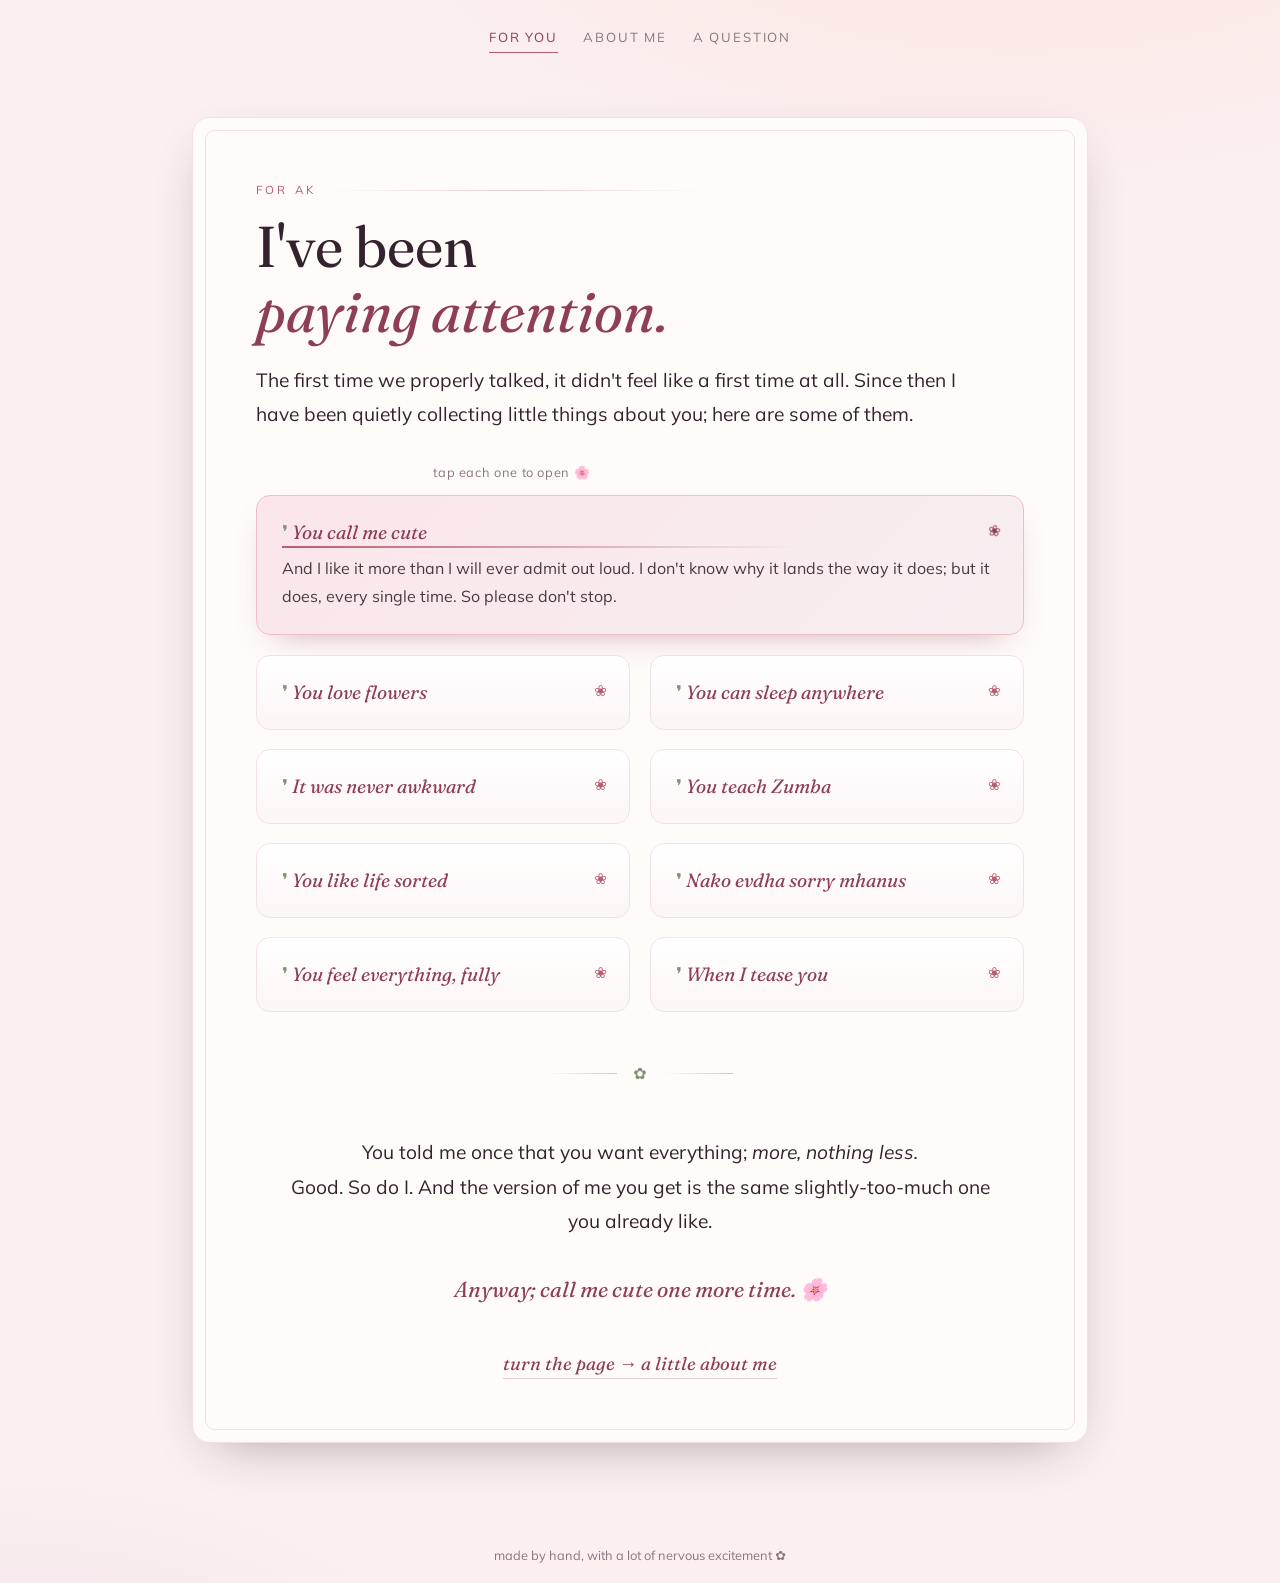
==== index.html @ 256ec60f "grammar" ====
<!DOCTYPE html>
<html lang="en">
<head>
  <meta charset="UTF-8" />
  <meta name="viewport" content="width=device-width, initial-scale=1.0" />
  <title>For AK</title>
  <meta name="description" content="A few things I've noticed." />
  <link rel="stylesheet" href="style.css" />
  <link rel="icon" href="data:image/svg+xml,%3Csvg xmlns='http://www.w3.org/2000/svg' viewBox='0 0 32 32'%3E%3Ctext y='26' font-size='26'%3E%F0%9F%8C%B8%3C/text%3E%3C/svg%3E" />
</head>
<body>

  <!-- ambient drifting petals -->
  <div class="petals" aria-hidden="true">
    <svg class="petal" viewBox="0 0 32 32"><path d="M16 2 C22 8 26 14 16 30 C6 14 10 8 16 2 Z" fill="#e79bab"/></svg>
    <svg class="petal" viewBox="0 0 32 32"><path d="M16 2 C22 8 26 14 16 30 C6 14 10 8 16 2 Z" fill="#f2c1cb"/></svg>
    <svg class="petal" viewBox="0 0 32 32"><path d="M16 2 C22 8 26 14 16 30 C6 14 10 8 16 2 Z" fill="#e79bab"/></svg>
    <svg class="petal" viewBox="0 0 32 32"><path d="M16 2 C22 8 26 14 16 30 C6 14 10 8 16 2 Z" fill="#f7d7bd"/></svg>
    <svg class="petal" viewBox="0 0 32 32"><path d="M16 2 C22 8 26 14 16 30 C6 14 10 8 16 2 Z" fill="#f2c1cb"/></svg>
    <svg class="petal" viewBox="0 0 32 32"><path d="M16 2 C22 8 26 14 16 30 C6 14 10 8 16 2 Z" fill="#e79bab"/></svg>
    <svg class="petal" viewBox="0 0 32 32"><path d="M16 2 C22 8 26 14 16 30 C6 14 10 8 16 2 Z" fill="#f7d7bd"/></svg>
  </div>

  <!-- navigation -->
  <nav class="top">
    <a href="index.html" aria-current="page">For You</a>
    <a href="me.html">About Me</a>
    <a href="date.html">A Question</a>
  </nav>

  <main class="wrap">
    <article class="letter">
      <!-- Replace "AK" with her name later -->
      <p class="eyebrow left">for AK</p>

      <h1>I've been<br /><em>paying attention.</em></h1>

      <p class="lead">
        The first time we properly talked, it didn't feel like a first time at all. Since then I have been
        quietly collecting little things about you; here are some of them.
      </p>

      <ul class="observations">

        <li class="span">
          <span class="t">You call me cute</span>
          <p class="d">
            And I like it more than I will ever admit out loud. I don't know why it lands the way
            it does; but it does, every single time. So please don't stop.
          </p>
        </li>

        <li>
          <span class="t">You love flowers</span>
          <p class="d">
            So now I can't walk past them. I catch myself photographing the ones in the
            supermarket aisle; phone out before I have even decided to; just because I
            know they will make you smile.
          </p>
        </li>

        <li>
          <span class="t">You can sleep anywhere</span>
          <p class="d">
            Mid-sentence, mid-plan, mid-anything. And I have quietly made a habit of waiting for
            you to wake up. It's turned into one of my favourite parts of the day.
          </p>
        </li>

        <li>
          <span class="t">It was never awkward</span>
          <p class="d">
            You said you don't connect with people quickly; but this just happened, on its
            own, from the very first day. I still can't quite believe how easy you are to talk to.
          </p>
        </li>

        <li>
          <span class="t">You teach Zumba</span>
          <p class="d">
            An entire class follows your lead, and you shrug it off like it's nothing. I wouldd sign up
            just to be terrible at it next to you.
          </p>
        </li>

        <li>
          <span class="t">You like life sorted</span>
          <p class="d">
            Calm days, no chaos; and yet you will still say <em>&ldquo;chal&rdquo;</em> to
            something completely unplanned. (Everything except treks. Noted, and respected.)
          </p>
        </li>

        <li>
          <span class="t">Nako evdha sorry mhanus</span>
          <p class="d">
            You apologise for the smallest things; for being busy, for falling asleep, for
            being you. <em>Tu jashi ahes tashi perfect ahes.</em> Stop saying sorry.
          </p>
        </li>

        <li>
          <span class="t">You feel everything, fully</span>
          <p class="d">
            You worry about the strays out in the rain. You check on your people before yourself.
            You think that's too much; I think it's the best thing about you.
          </p>
        </li>

        <li>
          <span class="t">When I tease you</span>
          <p class="d">
            You go quiet and send the exact right number of &#128530;. I have genuinely started
            teasing you a little just to watch it happen.
          </p>
        </li>

      </ul>

      <div class="divider"><span class="line"></span>&#10047;<span class="line"></span></div>

      <p class="lead center">
        You told me once that you want everything; <em>more, nothing less.</em><br />
        Good. So do I. And the version of me you get is the same slightly-too-much one you
        already like.
      </p>

      <p class="signoff center">Anyway; call me cute one more time. &#127800;</p>

      <div class="next">
        <a href="me.html">turn the page &rarr; a little about me</a>
      </div>
    </article>
  </main>

  <footer class="foot">made by hand, with a lot of nervous excitement &#10047;</footer>

  <script src="interactions.js" defer></script>
</body>
</html>
---- style.css ----
/* =========================================================
   For AK — a little keepsake site
   Theme: "monsoon garden at dusk" — blush, dusty rose, sage, soft gold
   Shared styles for all pages
   ========================================================= */

@import url('https://fonts.googleapis.com/css2?family=Fraunces:ital,opsz,wght@0,9..144,400;0,9..144,500;0,9..144,600;1,9..144,400;1,9..144,500&family=Mulish:wght@300;400;500;600&display=swap');

:root {
  --ink:        #34232e;   /* deep plum-brown, main text */
  --bg:         #fbeff0;   /* pale blush background      */
  --paper:      #fffbf8;   /* card / letter surface      */
  --rose:       #b85c6e;   /* dusty rose accent          */
  --rose-deep:  #8e3f53;   /* deeper rose for hovers     */
  --sage:       #7e9075;   /* muted stem green           */
  --gold:       #c6a15b;   /* soft gold detail           */
  --muted:      #8a7680;   /* muted supporting text      */

  --display: 'Fraunces', Georgia, serif;
  --body:    'Mulish', system-ui, sans-serif;

  --maxw: 940px;
  --radius: 18px;
  --shadow: 0 18px 50px -24px rgba(52, 35, 46, 0.45);
}

* { box-sizing: border-box; }

html { scroll-behavior: smooth; }

body {
  margin: 0;
  font-family: var(--body);
  color: var(--ink);
  background:
    radial-gradient(1200px 600px at 80% -10%, #fde6df 0%, transparent 60%),
    radial-gradient(900px 500px at 0% 110%, #f3e4ec 0%, transparent 55%),
    var(--bg);
  line-height: 1.7;
  min-height: 100vh;
  -webkit-font-smoothing: antialiased;
}

/* ---------- Ambient drifting petals ---------- */
.petals { position: fixed; inset: 0; overflow: hidden; pointer-events: none; z-index: 0; }
.petal {
  position: absolute;
  top: -8%;
  width: 26px; height: 26px;
  opacity: 0.55;
  animation: fall linear infinite;
}
.petal:nth-child(1){ left: 8%;  animation-duration: 17s; animation-delay: 0s;   }
.petal:nth-child(2){ left: 22%; animation-duration: 22s; animation-delay: 4s;   width: 20px; height: 20px;}
.petal:nth-child(3){ left: 39%; animation-duration: 19s; animation-delay: 9s;   }
.petal:nth-child(4){ left: 55%; animation-duration: 24s; animation-delay: 2s;   width: 30px; height: 30px;}
.petal:nth-child(5){ left: 70%; animation-duration: 20s; animation-delay: 6s;   }
.petal:nth-child(6){ left: 85%; animation-duration: 23s; animation-delay: 11s;  width: 18px; height: 18px;}
.petal:nth-child(7){ left: 93%; animation-duration: 18s; animation-delay: 3s;   }

@keyframes fall {
  0%   { transform: translateY(-10vh) rotate(0deg);   opacity: 0; }
  10%  { opacity: 0.6; }
  90%  { opacity: 0.6; }
  100% { transform: translateY(112vh) rotate(300deg); opacity: 0; }
}

/* ---------- Layout ---------- */
.wrap {
  position: relative;
  z-index: 1;
  max-width: var(--maxw);
  margin: 0 auto;
  padding: 2rem 1.4rem 4rem;
}

/* ---------- Top navigation ---------- */
nav.top {
  position: relative;
  z-index: 2;
  display: flex;
  justify-content: center;
  gap: 1.6rem;
  padding: 1.6rem 1rem 0.4rem;
  flex-wrap: wrap;
}
nav.top a {
  font-family: var(--body);
  font-size: 0.82rem;
  letter-spacing: 0.14em;
  text-transform: uppercase;
  color: var(--muted);
  text-decoration: none;
  padding-bottom: 4px;
  border-bottom: 1.5px solid transparent;
  transition: color .25s, border-color .25s;
}
nav.top a:hover,
nav.top a[aria-current="page"] { color: var(--rose-deep); border-color: var(--rose); }

/* ---------- The "letter" card ---------- */
.letter {
  background: var(--paper);
  border-radius: var(--radius);
  box-shadow: var(--shadow);
  border: 1px solid #f0e2e4;
  padding: clamp(2rem, 5.5vw, 3.9rem);
  margin-top: 1.6rem;
  position: relative;
}
.letter::before {
  /* soft inner keyline like an embossed card */
  content: "";
  position: absolute;
  inset: 12px;
  border: 1px solid #f2dfe2;
  border-radius: calc(var(--radius) - 8px);
  pointer-events: none;
}

/* ---------- Eyebrow / small labels ---------- */
.eyebrow {
  font-family: var(--body);
  font-size: 0.72rem;
  letter-spacing: 0.28em;
  text-transform: uppercase;
  color: var(--rose);
  margin: 0 0 0.8rem;
  display: flex; align-items: center; gap: 0.7rem;
}
.eyebrow::before, .eyebrow::after {
  content: ""; height: 1px; flex: 1 1 auto; background: linear-gradient(90deg, transparent, #e7cdd2, transparent);
}
.eyebrow.left::before { display: none; }

/* ---------- Headings & text ---------- */
h1, h2, h3 { font-family: var(--display); font-weight: 500; color: var(--ink); line-height: 1.14; margin: 0 0 0.6rem; }
h1 { font-size: clamp(2.4rem, 7vw, 3.6rem); font-weight: 400; margin-bottom: 1.1rem; }
h1 em { font-style: italic; color: var(--rose-deep); }
h2 { font-size: clamp(1.6rem, 4.5vw, 2.2rem); margin-top: 3rem; margin-bottom: 1rem; }
h3 { font-size: 1.15rem; }

p { margin: 0 0 1.45rem; color: #4a3944; font-size: 1.06rem; line-height: 1.8; max-width: 64ch; }
p.lead { font-size: 1.2rem; color: var(--ink); margin-bottom: 1.8rem; max-width: 60ch; }
.muted { color: var(--muted); }
a.inline { color: var(--rose-deep); }

.center { text-align: center; margin-left: auto; margin-right: auto; }
.signoff {
  font-family: var(--display);
  font-style: italic;
  font-size: 1.35rem;
  line-height: 1.5;
  color: var(--rose-deep);
  margin-top: 2.2rem;
  max-width: 46ch;
}

/* ---------- Pressed-flower divider ---------- */
.divider { display: flex; align-items: center; justify-content: center; gap: 1rem; margin: 3rem 0; color: var(--sage); }
.divider .line { height: 1px; width: 70px; background: linear-gradient(90deg, transparent, #d9c3c8); }

/* ---------- "Things about you" list ---------- */
.notes { list-style: none; margin: 1.4rem 0 0; padding: 0; display: grid; gap: 0.9rem; }
.notes li {
  display: flex; gap: 0.9rem; align-items: flex-start;
  padding: 0.9rem 1rem; border-radius: 12px;
  background: linear-gradient(180deg, #fff 0%, #fdf5f6 100%);
  border: 1px solid #f2e2e5;
}
.notes li .bud { flex: 0 0 auto; color: var(--rose); margin-top: 2px; }
.notes li span.txt { color: #4a3944; }

/* ---------- Observation cards (About Her page) ---------- */
.observations {
  list-style: none;
  margin: 1.4rem 0 0;
  padding: 0;
  display: grid;
  gap: 1.2rem;
  grid-template-columns: 1fr;
  align-items: start;
}
@media (min-width: 640px) {
  .observations { grid-template-columns: 1fr 1fr; }
}
.observations li {
  padding: 1.5rem 1.6rem;
  border-radius: 14px;
  background: linear-gradient(180deg, #fff 0%, #fdf5f6 100%);
  border: 1px solid #f2e2e5;
  transition: transform .25s, box-shadow .25s, border-color .25s;
}
.observations li:hover {
  transform: translateY(-3px);
  box-shadow: 0 14px 30px -18px rgba(142, 63, 83, 0.45);
  border-color: #ecccd3;
}
.observations li .t {
  display: block;
  font-family: var(--display);
  font-style: italic;
  font-size: 1.2rem;
  line-height: 1.3;
  color: var(--rose-deep);
  margin-bottom: 0.55rem;
}
.observations li .t::before { content: "\275C\00a0"; color: var(--sage); font-style: normal; }
.observations li .d { color: #4a3944; font-size: 1rem; line-height: 1.75; margin: 0; max-width: none; }

/* Full-width card that spans both columns for a highlighted line */
@media (min-width: 640px) {
  .observations li.span { grid-column: 1 / -1; }
}
.observations li.span {
  background: linear-gradient(135deg, #fbe6ea 0%, #f7eef0 100%);
  border-color: #efcdd4;
}

/* ---------- Buttons ---------- */
.btn {
  display: inline-block;
  font-family: var(--body);
  font-weight: 600;
  font-size: 0.95rem;
  letter-spacing: 0.02em;
  color: #fff;
  background: linear-gradient(135deg, var(--rose) 0%, var(--rose-deep) 100%);
  padding: 0.85rem 1.8rem;
  border-radius: 999px;
  text-decoration: none;
  border: none;
  cursor: pointer;
  box-shadow: 0 10px 24px -12px rgba(142, 63, 83, 0.8);
  transition: transform .2s, box-shadow .2s;
}
.btn:hover { transform: translateY(-2px); box-shadow: 0 16px 30px -12px rgba(142, 63, 83, 0.9); }
.btn.ghost {
  background: transparent; color: var(--rose-deep);
  border: 1.5px solid var(--rose); box-shadow: none;
}
.btn.ghost:hover { background: #fbeef1; }

.btn-row { display: flex; gap: 0.9rem; flex-wrap: wrap; justify-content: center; margin-top: 2rem; }

/* ---------- Page turn hint at bottom ---------- */
.next {
  margin-top: 2.6rem; text-align: center;
}
.next a {
  font-family: var(--display); font-style: italic; font-size: 1.15rem;
  color: var(--rose-deep); text-decoration: none;
  border-bottom: 1px solid #e6ccd1; padding-bottom: 3px;
}
.next a:hover { border-color: var(--rose); }

/* ---------- Footer ---------- */
footer.foot { text-align: center; color: var(--muted); font-size: 0.8rem; padding: 2.4rem 1rem 1rem; position: relative; z-index: 1; }

/* ---------- Focus visibility ---------- */
:focus-visible { outline: 2px solid var(--rose); outline-offset: 3px; border-radius: 4px; }

/* =========================================================
   Interactive tiles + motion (progressive enhancement)
   Activates only once JS marks the list enhanced.
   Without JS, every card stays fully open and readable.
   ========================================================= */

/* gentle page-load lift for the whole letter */
@keyframes riseIn { from { opacity: 0; transform: translateY(16px); } to { opacity: 1; transform: none; } }
.letter { animation: riseIn .7s ease both; }

/* small caption JS drops in above the tiles */
.observations.is-enhanced { margin-top: 0.4rem; }
.tiles-hint {
  text-align: center;
  color: var(--muted);
  font-size: 0.8rem;
  letter-spacing: 0.05em;
  margin: 1.4rem 0 0.7rem;
}

/* --- enhanced (clickable) tiles --- */
.observations.is-enhanced li {
  cursor: pointer;
  position: relative;
}
.observations.is-enhanced li::after {
  content: "\2740";               /* floral heart mark */
  position: absolute;
  top: 1.4rem;
  right: 1.4rem;
  color: var(--rose);
  font-size: 0.95rem;
  transition: transform .45s cubic-bezier(.2,.8,.2,1), color .3s;
}
.observations.is-enhanced li:hover::after { color: var(--rose-deep); }
.observations.is-enhanced li.open::after { transform: rotate(225deg); color: var(--rose-deep); }

/* collapse the description; unfold on .open */
.observations.is-enhanced li .d {
  max-height: 0;
  opacity: 0;
  margin-top: 0;
  transform: translateY(-4px);
  overflow: hidden;
  transition: max-height .5s cubic-bezier(.2,.8,.2,1),
              opacity .4s ease,
              margin-top .5s ease,
              transform .5s ease;
}
.observations.is-enhanced li.open .d {
  max-height: 26em;
  opacity: 1;
  margin-top: 0.6rem;
  transform: none;
}
.observations.is-enhanced li:active { transform: translateY(-1px) scale(.995); }
.observations.is-enhanced li.open {
  border-color: #eebfc8;
  box-shadow: 0 14px 34px -20px rgba(142, 63, 83, 0.55);
}

/* ink underline that draws itself under the title on hover */
.observations.is-enhanced li .t { position: relative; margin-bottom: 0; padding-right: 1.6rem; }
.observations.is-enhanced li .t::after {
  content: "";
  position: absolute;
  left: 0; bottom: -3px;
  height: 1.5px; width: 0;
  background: linear-gradient(90deg, var(--rose), transparent);
  transition: width .45s cubic-bezier(.2,.8,.2,1);
}
.observations.is-enhanced li:hover .t::after,
.observations.is-enhanced li.open .t::after { width: 72%; }

/* --- words that "bloom" in, one after another --- */
.observations.is-enhanced li .d .wd {
  display: inline-block;
  opacity: 0;
  transform: translateY(10px);
  filter: blur(5px);
  transition: opacity .5s ease, transform .5s cubic-bezier(.2,.8,.2,1), filter .5s ease;
  will-change: opacity, transform, filter;
}
.observations.is-enhanced li .d .wd.on {
  opacity: 1;
  transform: none;
  filter: none;
}

/* petals that drift up when a card finishes */
.burst-petal {
  position: absolute;
  pointer-events: none;
  z-index: 4;
  opacity: 0;
  animation: petalFloat 1.35s cubic-bezier(.2,.7,.3,1) forwards;
  filter: drop-shadow(0 3px 4px rgba(142,63,83,0.18));
}
.burst-petal svg { width: 100%; height: 100%; display: block; }
@keyframes petalFloat {
  0%   { opacity: 0;   transform: translate(0, 0) rotate(0deg) scale(.4); }
  20%  { opacity: 1;   transform: translate(0, -8px) rotate(25deg) scale(1.05); }
  100% { opacity: 0;   transform: translate(var(--dx, 0), var(--dy, -110px)) rotate(var(--dr, 200deg)) scale(.9); }
}

/* --- scroll reveal --- */
.reveal { opacity: 0; transform: translateY(20px); transition: opacity .6s ease, transform .6s ease; }
.reveal.in { opacity: 1; transform: none; }

/* ---------- Reduced motion ---------- */
@media (prefers-reduced-motion: reduce) {
  .petal { animation: none; display: none; }
  html { scroll-behavior: auto; }
  .btn:hover { transform: none; }
  .letter { animation: none; }
  .reveal { opacity: 1; transform: none; transition: none; }
  .observations.is-enhanced li .d { transition: opacity .2s ease; }
  .observations.is-enhanced li::after { transition: color .2s ease; }
  .type-cursor, .burst-petal { display: none; }
  .observations.is-enhanced li .d .wd { opacity: 1; transform: none; filter: none; transition: none; }
}
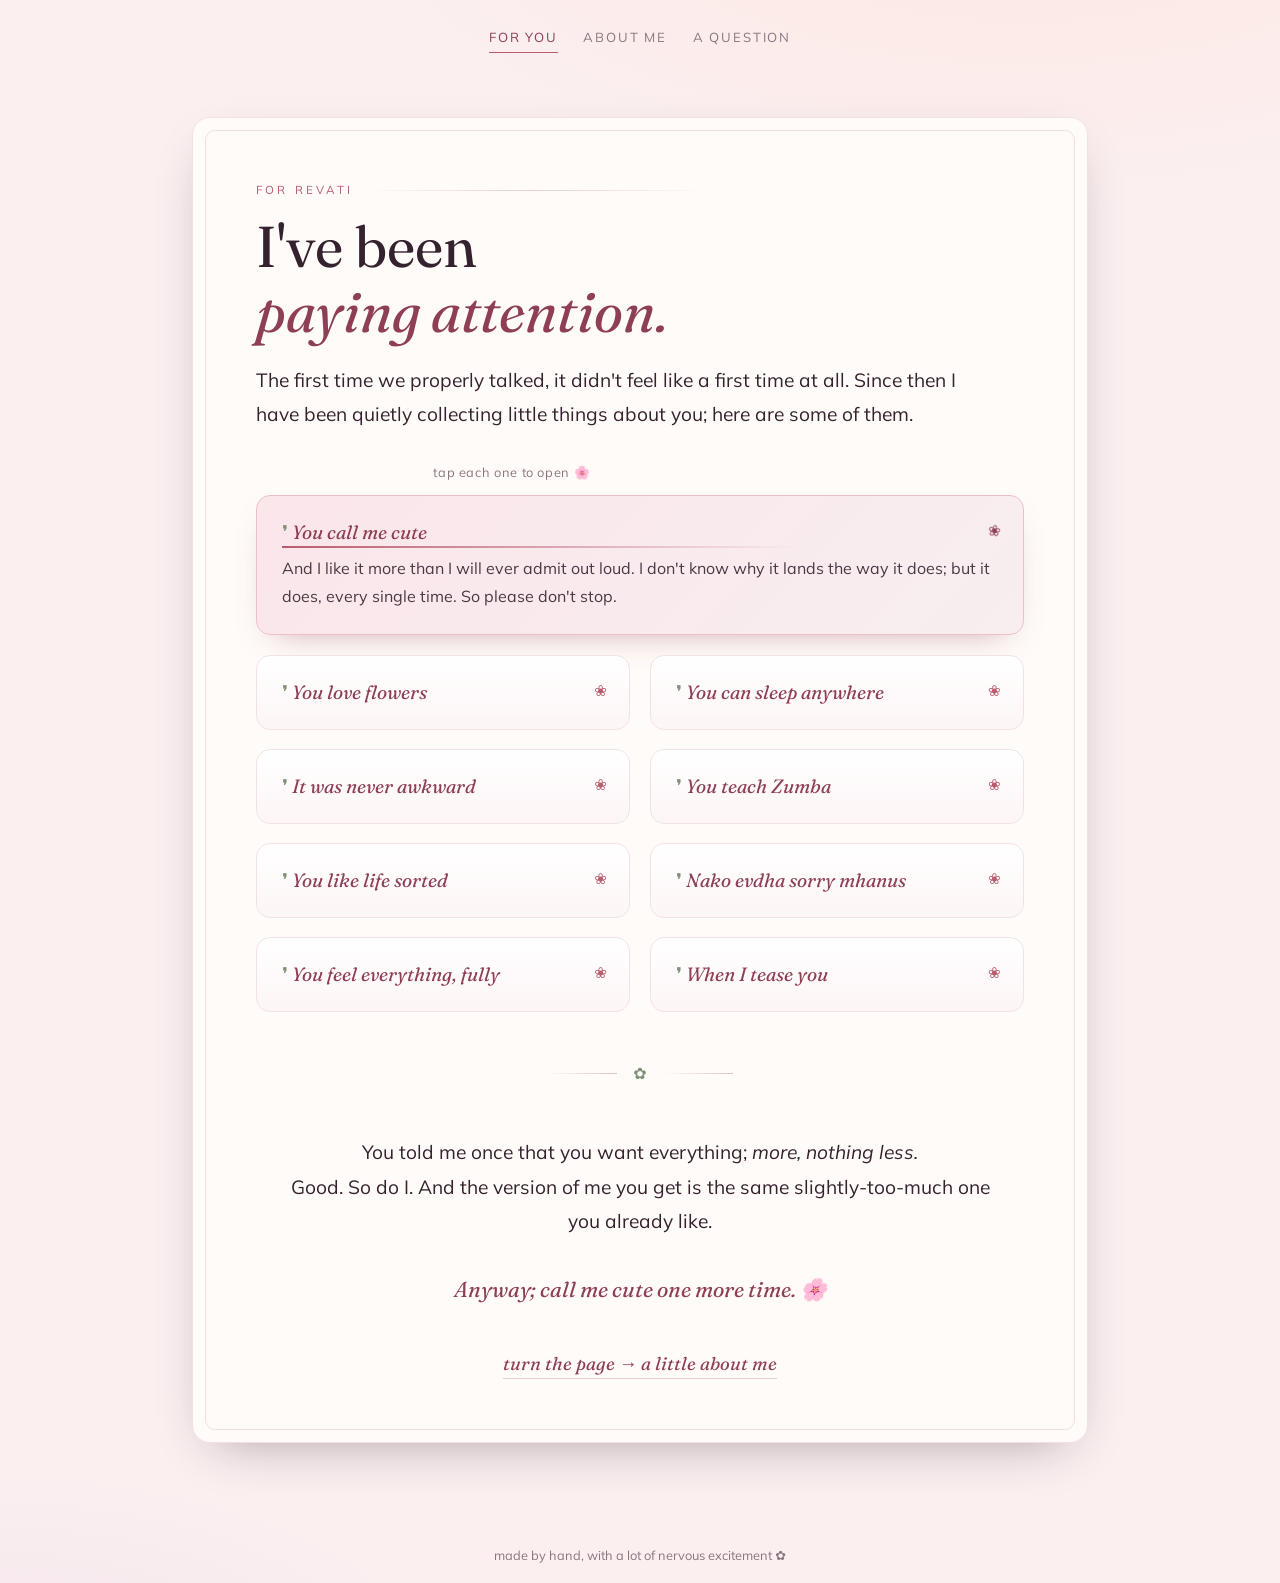
==== commit 17472888: "updated content" ====
--- a/index.html
+++ b/index.html
@@ -3,7 +3,7 @@
 <head>
   <meta charset="UTF-8" />
   <meta name="viewport" content="width=device-width, initial-scale=1.0" />
-  <title>For AK</title>
+  <title>For Revati</title>
   <meta name="description" content="A few things I've noticed." />
   <link rel="stylesheet" href="style.css" />
   <link rel="icon" href="data:image/svg+xml,%3Csvg xmlns='http://www.w3.org/2000/svg' viewBox='0 0 32 32'%3E%3Ctext y='26' font-size='26'%3E%F0%9F%8C%B8%3C/text%3E%3C/svg%3E" />
@@ -30,8 +30,8 @@
 
   <main class="wrap">
     <article class="letter">
-      <!-- Replace "AK" with her name later -->
-      <p class="eyebrow left">for AK</p>
+      <!-- her name -->
+      <p class="eyebrow left">for Revati</p>
 
       <h1>I've been<br /><em>paying attention.</em></h1>
 
@@ -78,7 +78,7 @@
         <li>
           <span class="t">You teach Zumba</span>
           <p class="d">
-            An entire class follows your lead, and you shrug it off like it's nothing. I wouldd sign up
+            An entire class follows your lead, and you shrug it off like it's nothing. I would sign up
             just to be terrible at it next to you.
           </p>
         </li>
--- a/style.css
+++ b/style.css
@@ -1,5 +1,5 @@
 /* =========================================================
-   For AK — a little keepsake site
+   For Revati — a little keepsake site
    Theme: "monsoon garden at dusk" — blush, dusty rose, sage, soft gold
    Shared styles for all pages
    ========================================================= */
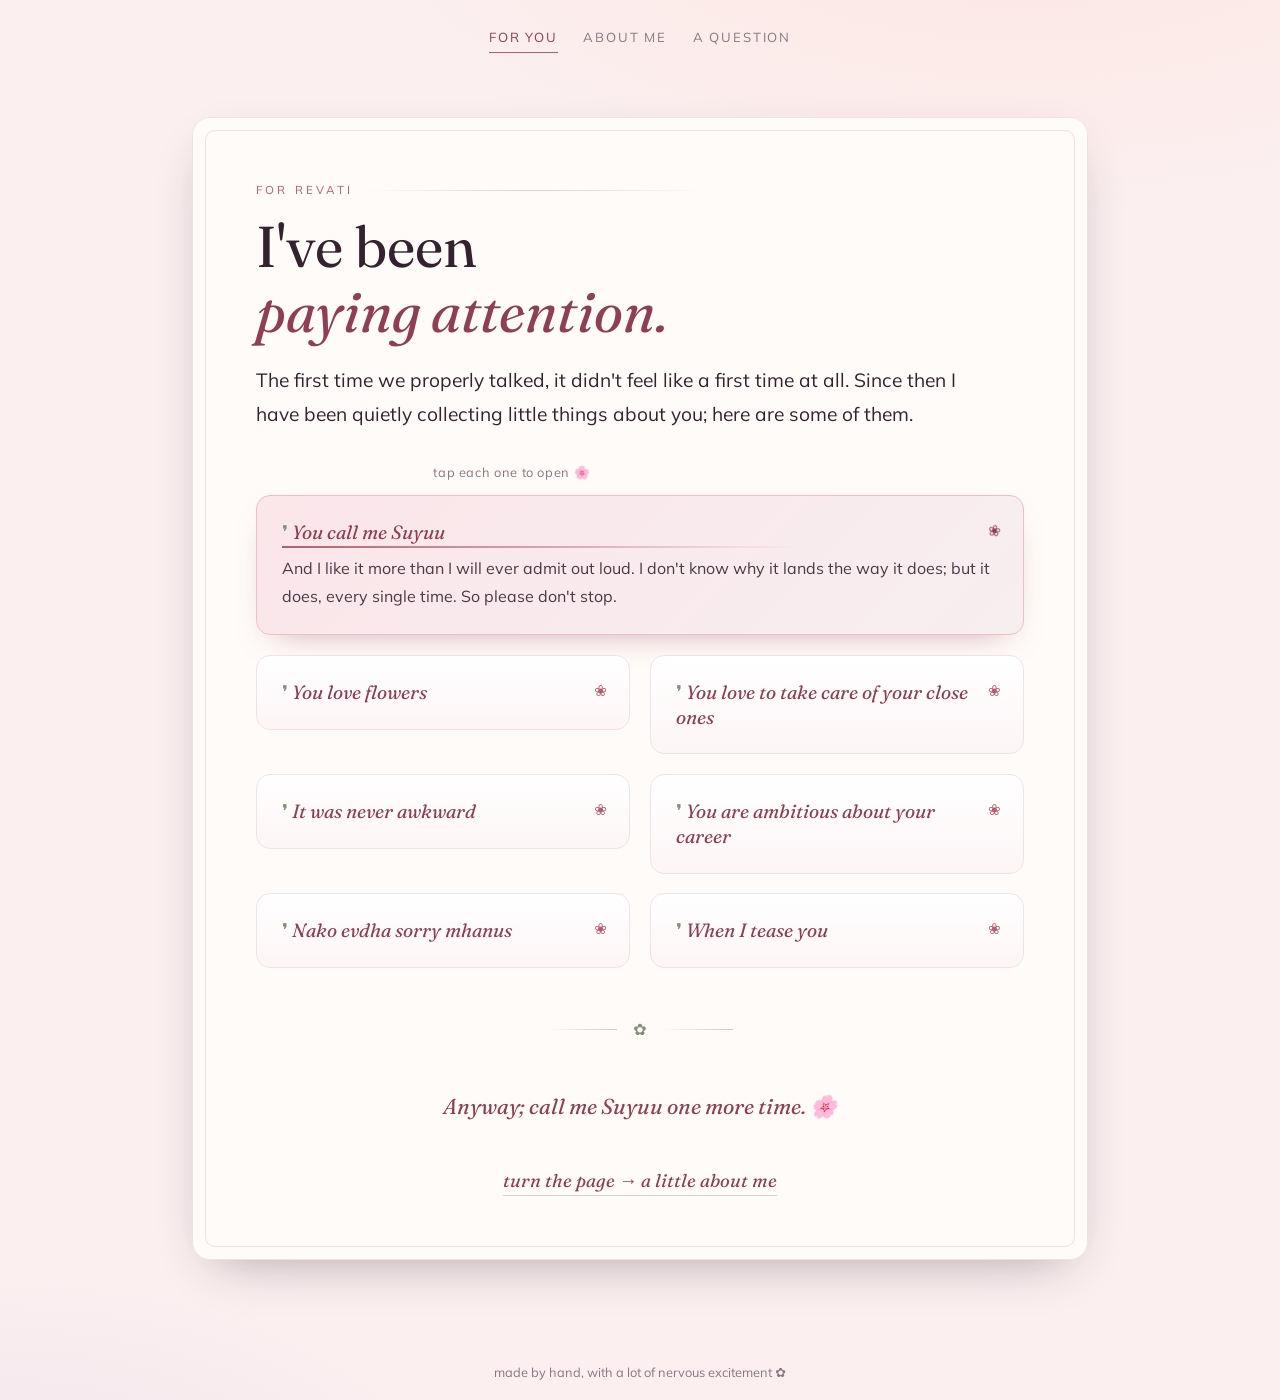
==== commit 05fd0255: "updated index.html" ====
--- a/index.html
+++ b/index.html
@@ -43,7 +43,7 @@
       <ul class="observations">
 
         <li class="span">
-          <span class="t">You call me cute</span>
+          <span class="t">You call me Suyuu</span>
           <p class="d">
             And I like it more than I will ever admit out loud. I don't know why it lands the way
             it does; but it does, every single time. So please don't stop.
@@ -60,10 +60,12 @@
         </li>
 
         <li>
-          <span class="t">You can sleep anywhere</span>
+          <span class="t">You love to take care of your close ones</span>
           <p class="d">
-            Mid-sentence, mid-plan, mid-anything. And I have quietly made a habit of waiting for
-            you to wake up. It's turned into one of my favourite parts of the day.
+            You cook for your roommates like it’s nothing. You look after your sister and her son, you 
+            take care of your parents; and somehow you still have room left to check on me. “Medicines ghetlis ka? 
+            Jevlas ka? Steam ghetlis ka?” You hold everyone together so quietly that nobody notices how much you 
+            carry. So let me be the one who notices. Kadhi tari mala tujhi kalji gheu de.
           </p>
         </li>
 
@@ -75,19 +77,14 @@
           </p>
         </li>
 
-        <li>
-          <span class="t">You teach Zumba</span>
-          <p class="d">
-            An entire class follows your lead, and you shrug it off like it's nothing. I would sign up
-            just to be terrible at it next to you.
-          </p>
-        </li>
 
         <li>
-          <span class="t">You like life sorted</span>
+          <span class="t">You are ambitious about your career</span>
           <p class="d">
-            Calm days, no chaos; and yet you will still say <em>&ldquo;chal&rdquo;</em> to
-            something completely unplanned. (Everything except treks. Noted, and respected.)
+            A physiotherapist who genuinely loves her work; and now doing research on physiotherapy for TB with 
+            an international university. That is real work that helps real people, and you talk about it like it’s 
+            nothing. International exposure first, then your own clinic back in India; I already believe in both. 
+            And when that clinic opens, I am booking the very first appointment.
           </p>
         </li>
 
@@ -96,14 +93,6 @@
           <p class="d">
             You apologise for the smallest things; for being busy, for falling asleep, for
             being you. <em>Tu jashi ahes tashi perfect ahes.</em> Stop saying sorry.
-          </p>
-        </li>
-
-        <li>
-          <span class="t">You feel everything, fully</span>
-          <p class="d">
-            You worry about the strays out in the rain. You check on your people before yourself.
-            You think that's too much; I think it's the best thing about you.
           </p>
         </li>
 
@@ -119,13 +108,7 @@
 
       <div class="divider"><span class="line"></span>&#10047;<span class="line"></span></div>
 
-      <p class="lead center">
-        You told me once that you want everything; <em>more, nothing less.</em><br />
-        Good. So do I. And the version of me you get is the same slightly-too-much one you
-        already like.
-      </p>
-
-      <p class="signoff center">Anyway; call me cute one more time. &#127800;</p>
+      <p class="signoff center">Anyway; call me Suyuu one more time. &#127800;</p>
 
       <div class="next">
         <a href="me.html">turn the page &rarr; a little about me</a>
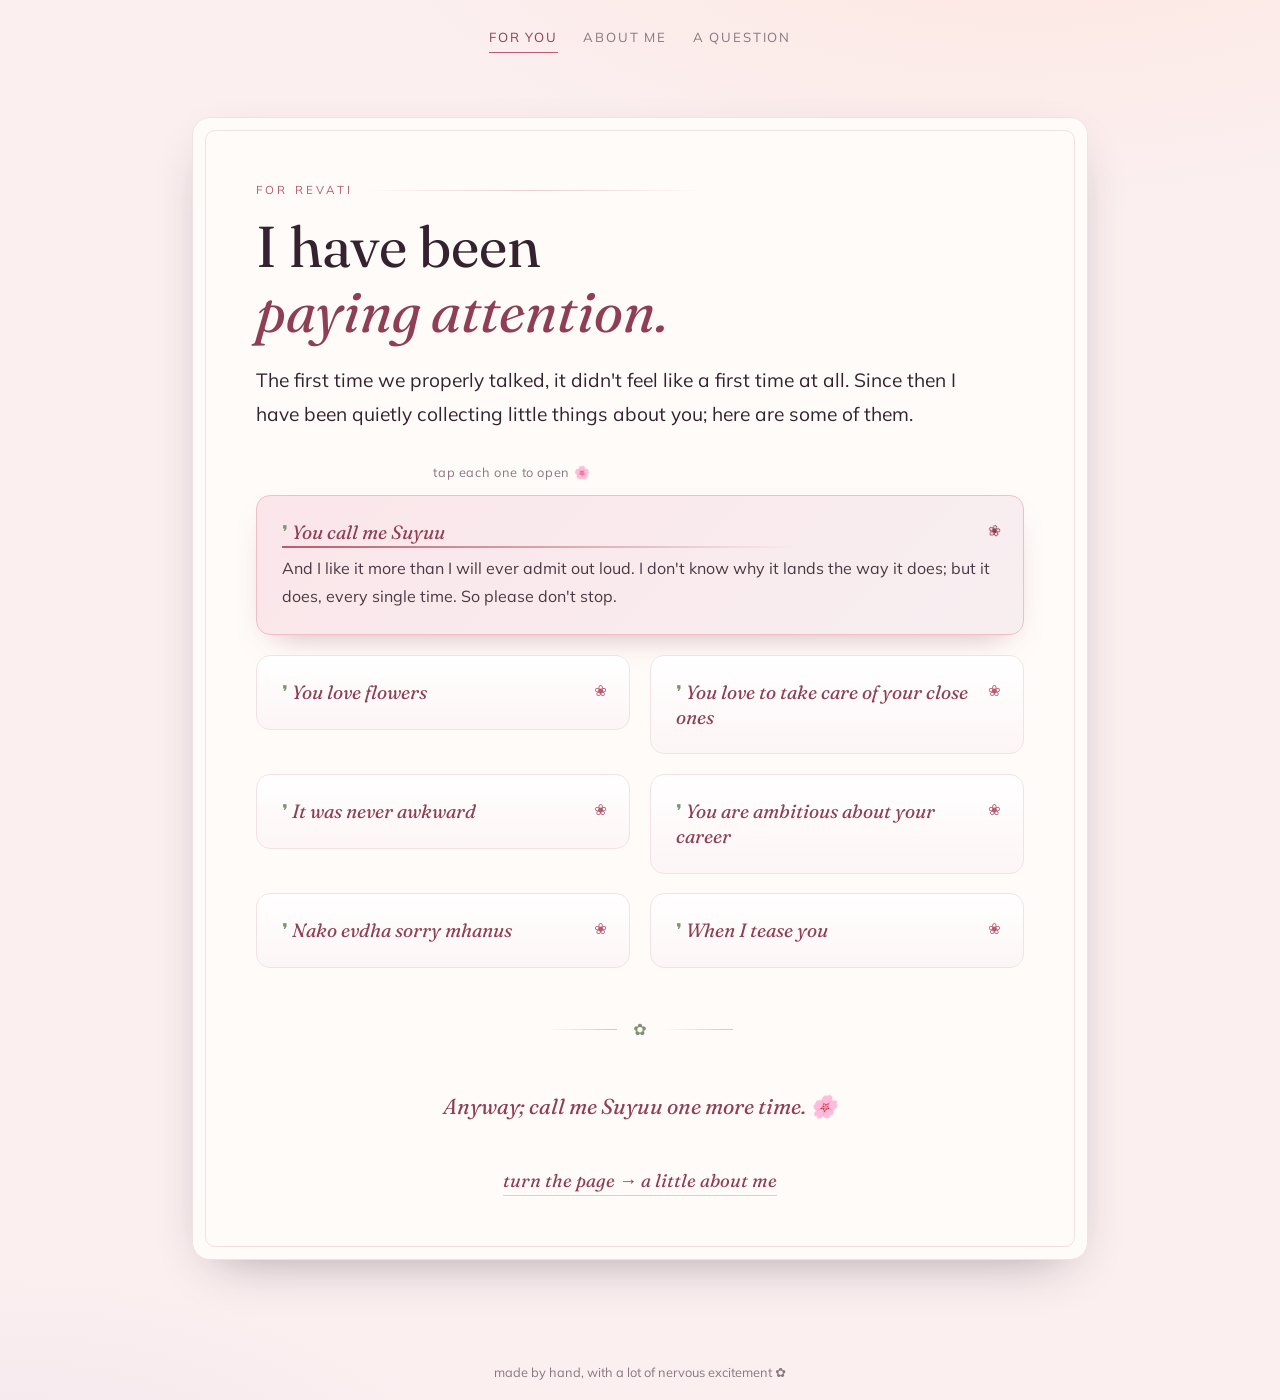
==== commit cdb10dd5: "updated small changes" ====
--- a/index.html
+++ b/index.html
@@ -33,7 +33,7 @@
       <!-- her name -->
       <p class="eyebrow left">for Revati</p>
 
-      <h1>I've been<br /><em>paying attention.</em></h1>
+      <h1>I have been<br /><em>paying attention.</em></h1>
 
       <p class="lead">
         The first time we properly talked, it didn't feel like a first time at all. Since then I have been
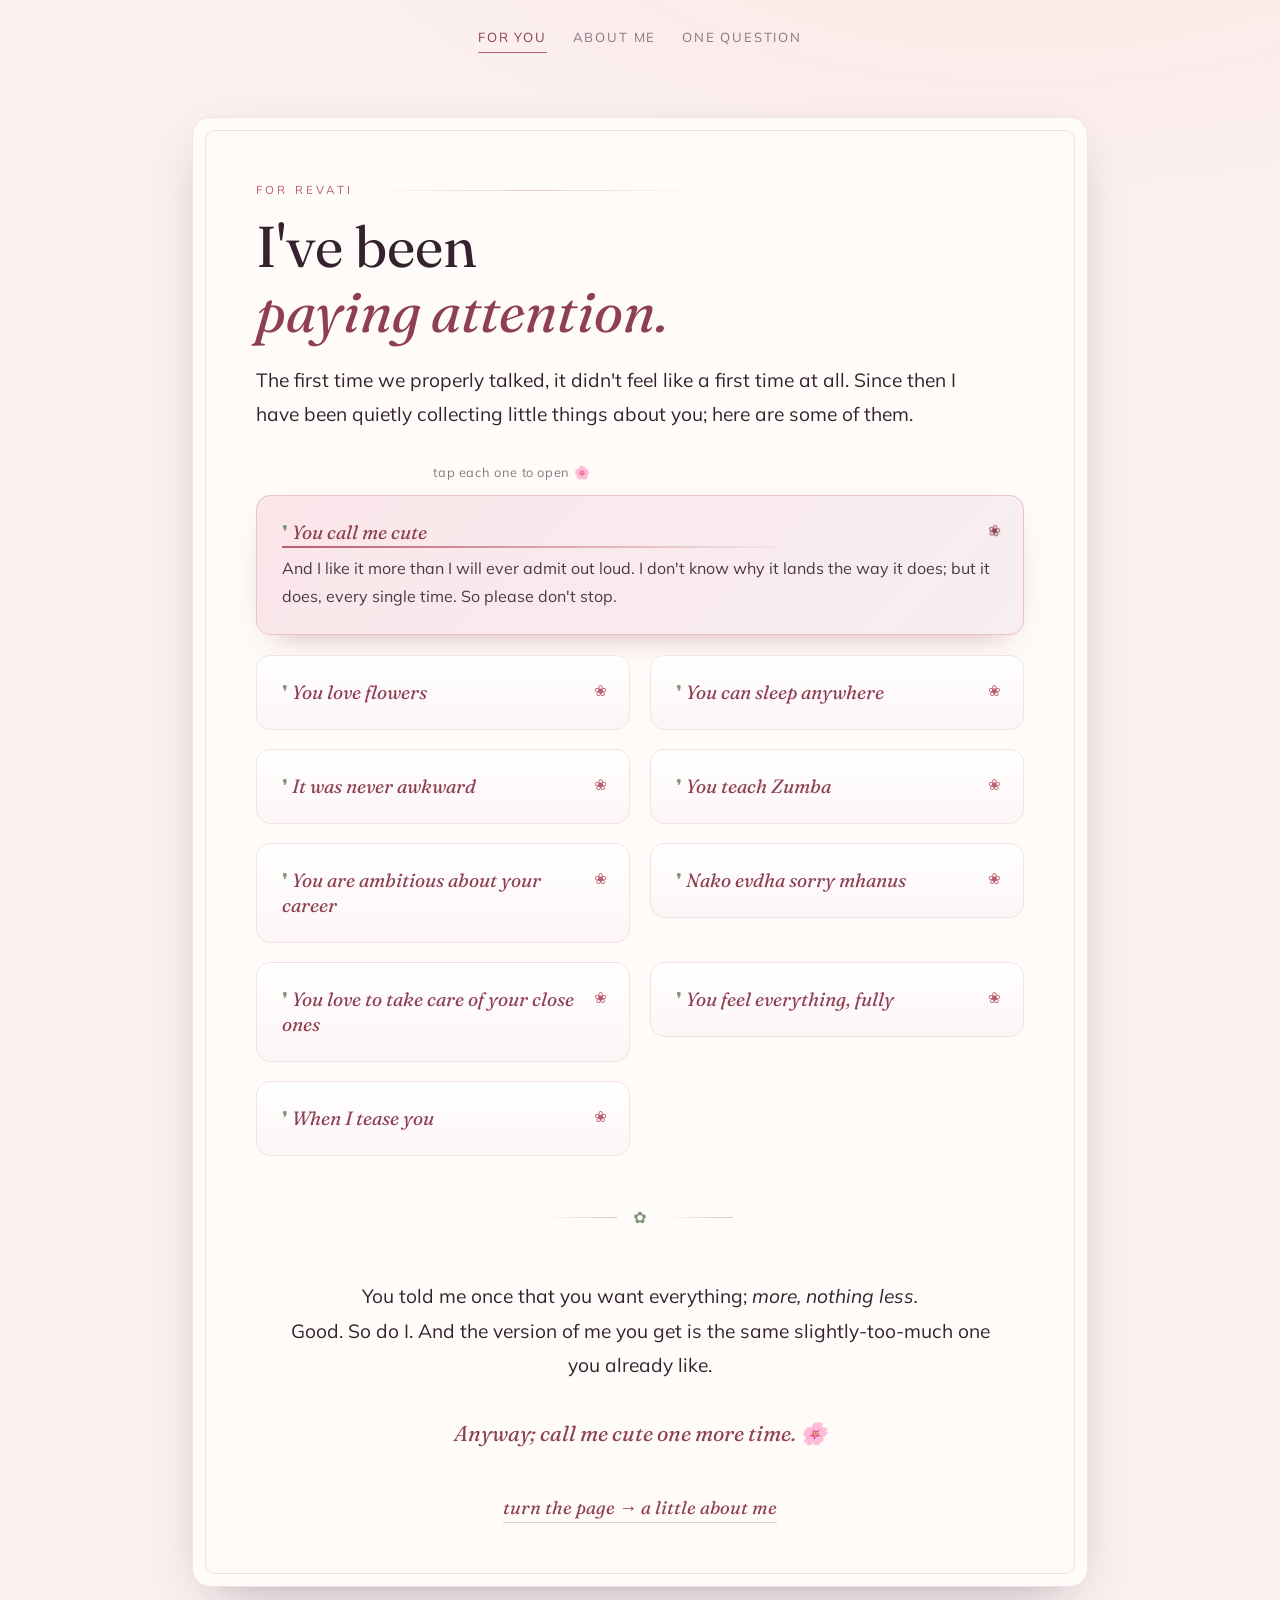
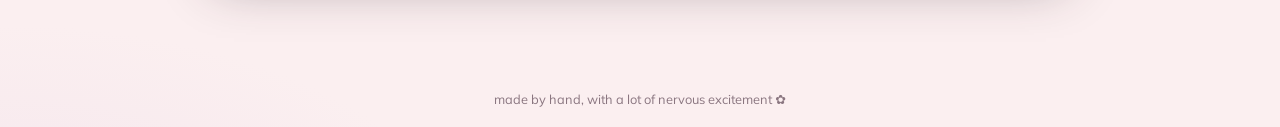
==== commit 3a3af71c: "updated proposal" ====
--- a/index.html
+++ b/index.html
@@ -25,7 +25,7 @@
   <nav class="top">
     <a href="index.html" aria-current="page">For You</a>
     <a href="me.html">About Me</a>
-    <a href="date.html">A Question</a>
+    <a href="date.html">One Question</a>
   </nav>
 
   <main class="wrap">
@@ -33,7 +33,7 @@
       <!-- her name -->
       <p class="eyebrow left">for Revati</p>
 
-      <h1>I have been<br /><em>paying attention.</em></h1>
+      <h1>I've been<br /><em>paying attention.</em></h1>
 
       <p class="lead">
         The first time we properly talked, it didn't feel like a first time at all. Since then I have been
@@ -43,7 +43,7 @@
       <ul class="observations">
 
         <li class="span">
-          <span class="t">You call me Suyuu</span>
+          <span class="t">You call me cute</span>
           <p class="d">
             And I like it more than I will ever admit out loud. I don't know why it lands the way
             it does; but it does, every single time. So please don't stop.
@@ -60,12 +60,10 @@
         </li>
 
         <li>
-          <span class="t">You love to take care of your close ones</span>
+          <span class="t">You can sleep anywhere</span>
           <p class="d">
-            You cook for your roommates like it’s nothing. You look after your sister and her son, you 
-            take care of your parents; and somehow you still have room left to check on me. “Medicines ghetlis ka? 
-            Jevlas ka? Steam ghetlis ka?” You hold everyone together so quietly that nobody notices how much you 
-            carry. So let me be the one who notices. Kadhi tari mala tujhi kalji gheu de.
+            Mid-sentence, mid-plan, mid-anything. And I have quietly made a habit of waiting for
+            you to wake up. It's turned into one of my favourite parts of the day.
           </p>
         </li>
 
@@ -77,14 +75,22 @@
           </p>
         </li>
 
+        <li>
+          <span class="t">You teach Zumba</span>
+          <p class="d">
+            An entire class follows your lead, and you shrug it off like it's nothing. I would sign up
+            just to be terrible at it next to you.
+          </p>
+        </li>
 
         <li>
           <span class="t">You are ambitious about your career</span>
           <p class="d">
-            A physiotherapist who genuinely loves her work; and now doing research on physiotherapy for TB with 
-            an international university. That is real work that helps real people, and you talk about it like it’s 
-            nothing. International exposure first, then your own clinic back in India; I already believe in both. 
-            And when that clinic opens, I am booking the very first appointment.
+            A physiotherapist who genuinely loves her work; and now doing research on physiotherapy
+            for TB with an international university. That is real work that helps real people, and
+            you talk about it like it's nothing. International exposure first, then your own clinic
+            back in India; I already believe in both. And when that clinic opens, I am booking the
+            very first appointment.
           </p>
         </li>
 
@@ -93,6 +99,25 @@
           <p class="d">
             You apologise for the smallest things; for being busy, for falling asleep, for
             being you. <em>Tu jashi ahes tashi perfect ahes.</em> Stop saying sorry.
+          </p>
+        </li>
+
+        <li>
+          <span class="t">You love to take care of your close ones</span>
+          <p class="d">
+            You cook for your roommates like it's nothing. You look after your sister and her son,
+            you take care of your parents; and somehow you still have room left to check on me.
+            <em>&ldquo;Medicines ghetlis ka? Jevlas ka? Steam ghetlis ka?&rdquo;</em>
+            You hold everyone together so quietly that nobody notices how much you carry.
+            So let me be the one who notices. <em>Kadhi tari mala tujhi kalji gheu de.</em>
+          </p>
+        </li>
+
+        <li>
+          <span class="t">You feel everything, fully</span>
+          <p class="d">
+            You worry about the strays out in the rain. You check on your people before yourself.
+            You think that's too much; I think it's the best thing about you.
           </p>
         </li>
 
@@ -108,7 +133,13 @@
 
       <div class="divider"><span class="line"></span>&#10047;<span class="line"></span></div>
 
-      <p class="signoff center">Anyway; call me Suyuu one more time. &#127800;</p>
+      <p class="lead center">
+        You told me once that you want everything; <em>more, nothing less.</em><br />
+        Good. So do I. And the version of me you get is the same slightly-too-much one you
+        already like.
+      </p>
+
+      <p class="signoff center">Anyway; call me cute one more time. &#127800;</p>
 
       <div class="next">
         <a href="me.html">turn the page &rarr; a little about me</a>
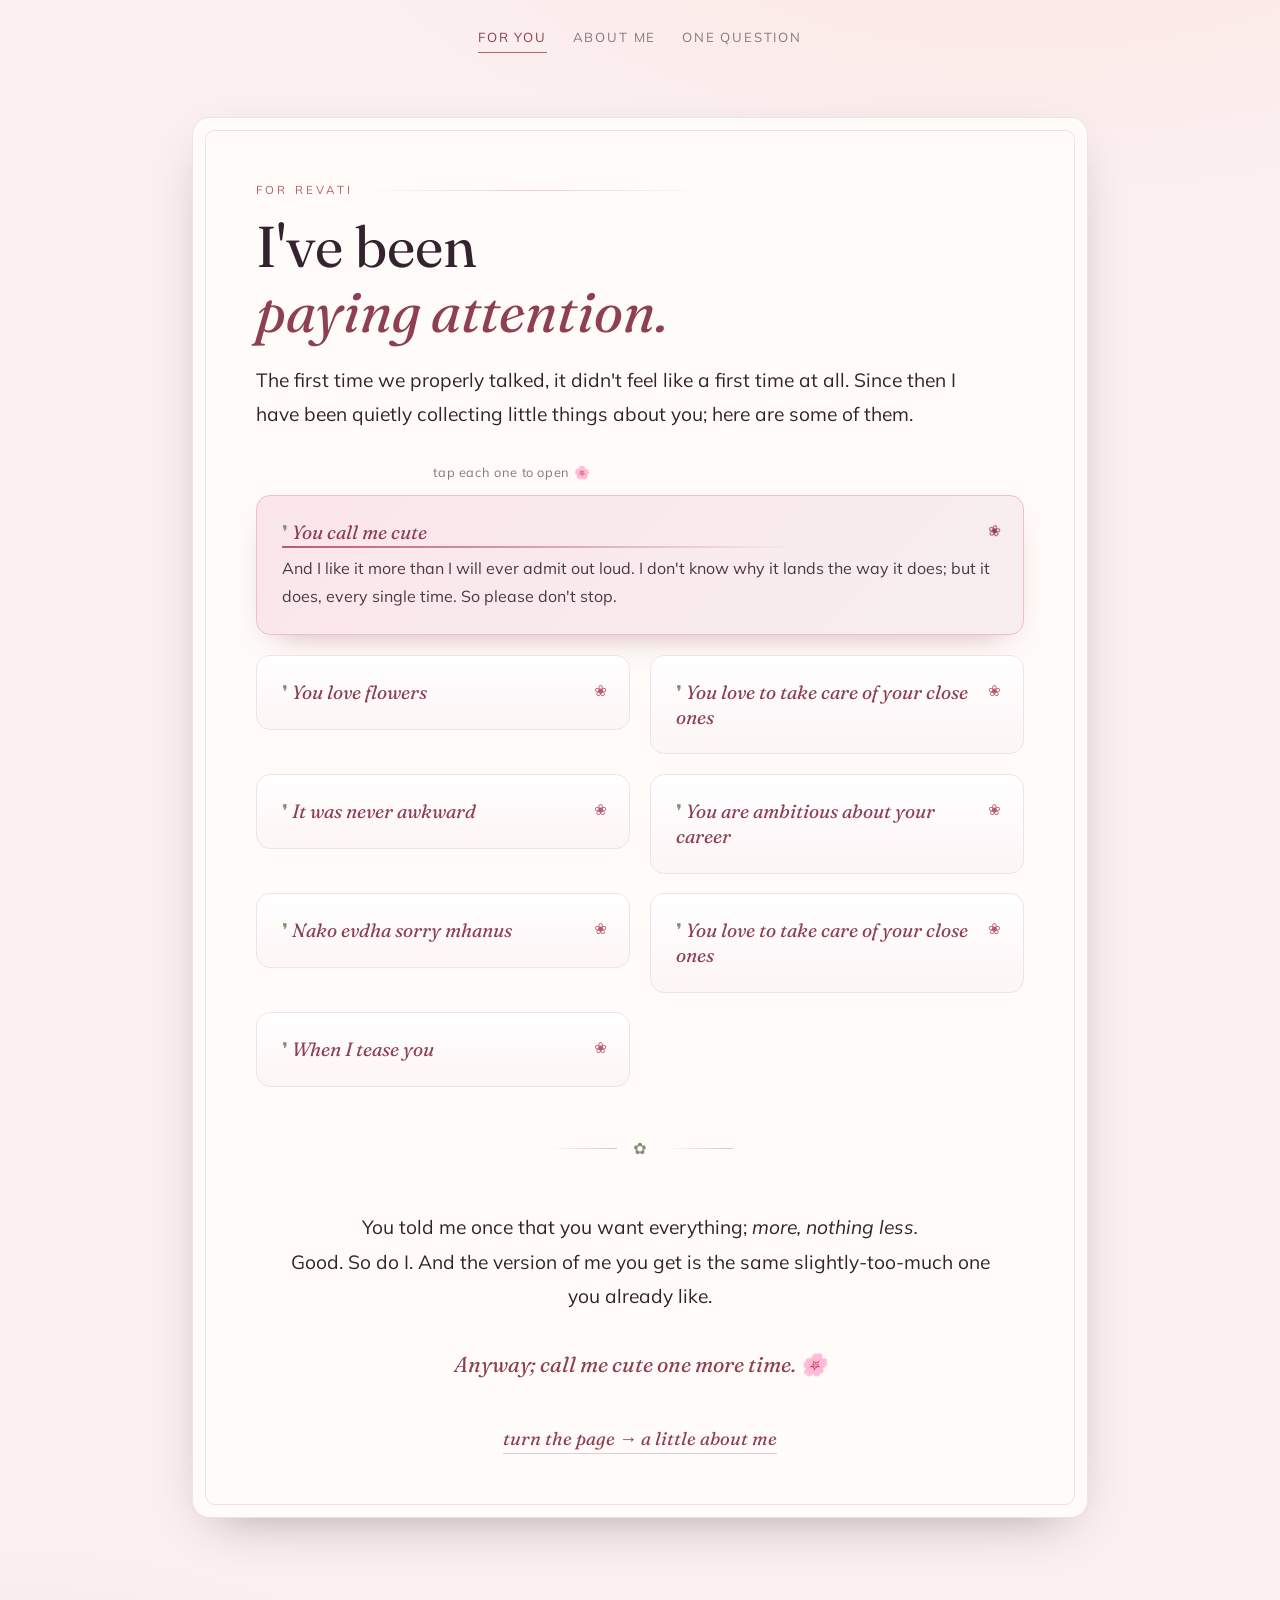
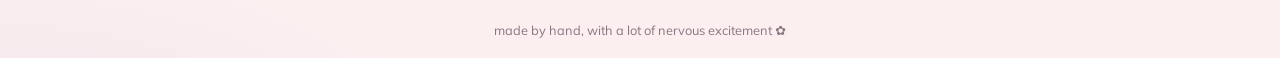
==== commit e59e3841: "changes" ====
--- a/index.html
+++ b/index.html
@@ -60,10 +60,12 @@
         </li>
 
         <li>
-          <span class="t">You can sleep anywhere</span>
+          <span class="t">You love to take care of your close ones</span>
           <p class="d">
-            Mid-sentence, mid-plan, mid-anything. And I have quietly made a habit of waiting for
-            you to wake up. It's turned into one of my favourite parts of the day.
+            You cook for your roommates like it’s nothing. You look after your sister and her son, you take care 
+            of your parents; and somehow you still have room left to check on me. “Medicines ghetlis ka? Jevlas ka? 
+            Steam ghetlis ka?” You hold everyone together so quietly that nobody notices how much you carry. So let me be the one who 
+            notices. Kadhi tari mala tujhi kalji gheu de.
           </p>
         </li>
 
@@ -73,15 +75,7 @@
             You said you don't connect with people quickly; but this just happened, on its
             own, from the very first day. I still can't quite believe how easy you are to talk to.
           </p>
-        </li>
-
-        <li>
-          <span class="t">You teach Zumba</span>
-          <p class="d">
-            An entire class follows your lead, and you shrug it off like it's nothing. I would sign up
-            just to be terrible at it next to you.
-          </p>
-        </li>
+        </li>    
 
         <li>
           <span class="t">You are ambitious about your career</span>
@@ -110,14 +104,6 @@
             <em>&ldquo;Medicines ghetlis ka? Jevlas ka? Steam ghetlis ka?&rdquo;</em>
             You hold everyone together so quietly that nobody notices how much you carry.
             So let me be the one who notices. <em>Kadhi tari mala tujhi kalji gheu de.</em>
-          </p>
-        </li>
-
-        <li>
-          <span class="t">You feel everything, fully</span>
-          <p class="d">
-            You worry about the strays out in the rain. You check on your people before yourself.
-            You think that's too much; I think it's the best thing about you.
           </p>
         </li>
 
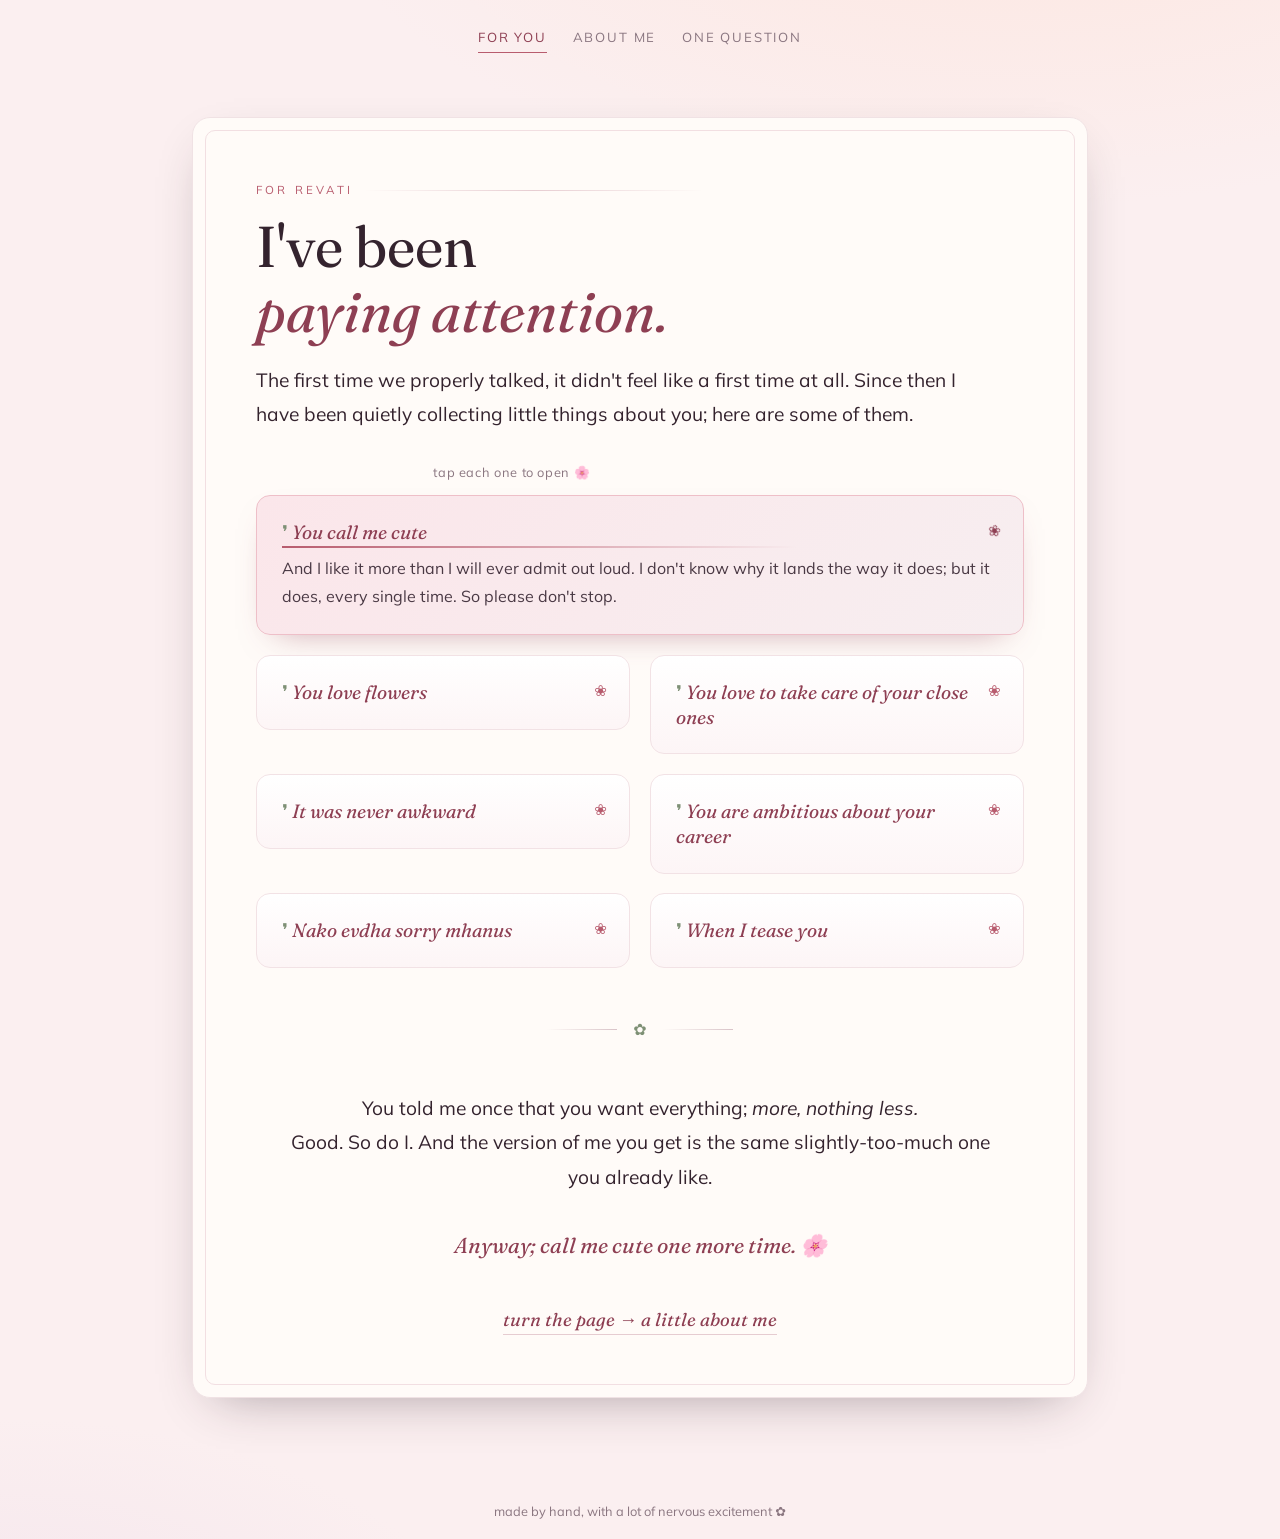
==== commit fbd13315: "removed content from index.html" ====
--- a/index.html
+++ b/index.html
@@ -97,17 +97,6 @@
         </li>
 
         <li>
-          <span class="t">You love to take care of your close ones</span>
-          <p class="d">
-            You cook for your roommates like it's nothing. You look after your sister and her son,
-            you take care of your parents; and somehow you still have room left to check on me.
-            <em>&ldquo;Medicines ghetlis ka? Jevlas ka? Steam ghetlis ka?&rdquo;</em>
-            You hold everyone together so quietly that nobody notices how much you carry.
-            So let me be the one who notices. <em>Kadhi tari mala tujhi kalji gheu de.</em>
-          </p>
-        </li>
-
-        <li>
           <span class="t">When I tease you</span>
           <p class="d">
             You go quiet and send the exact right number of &#128530;. I have genuinely started
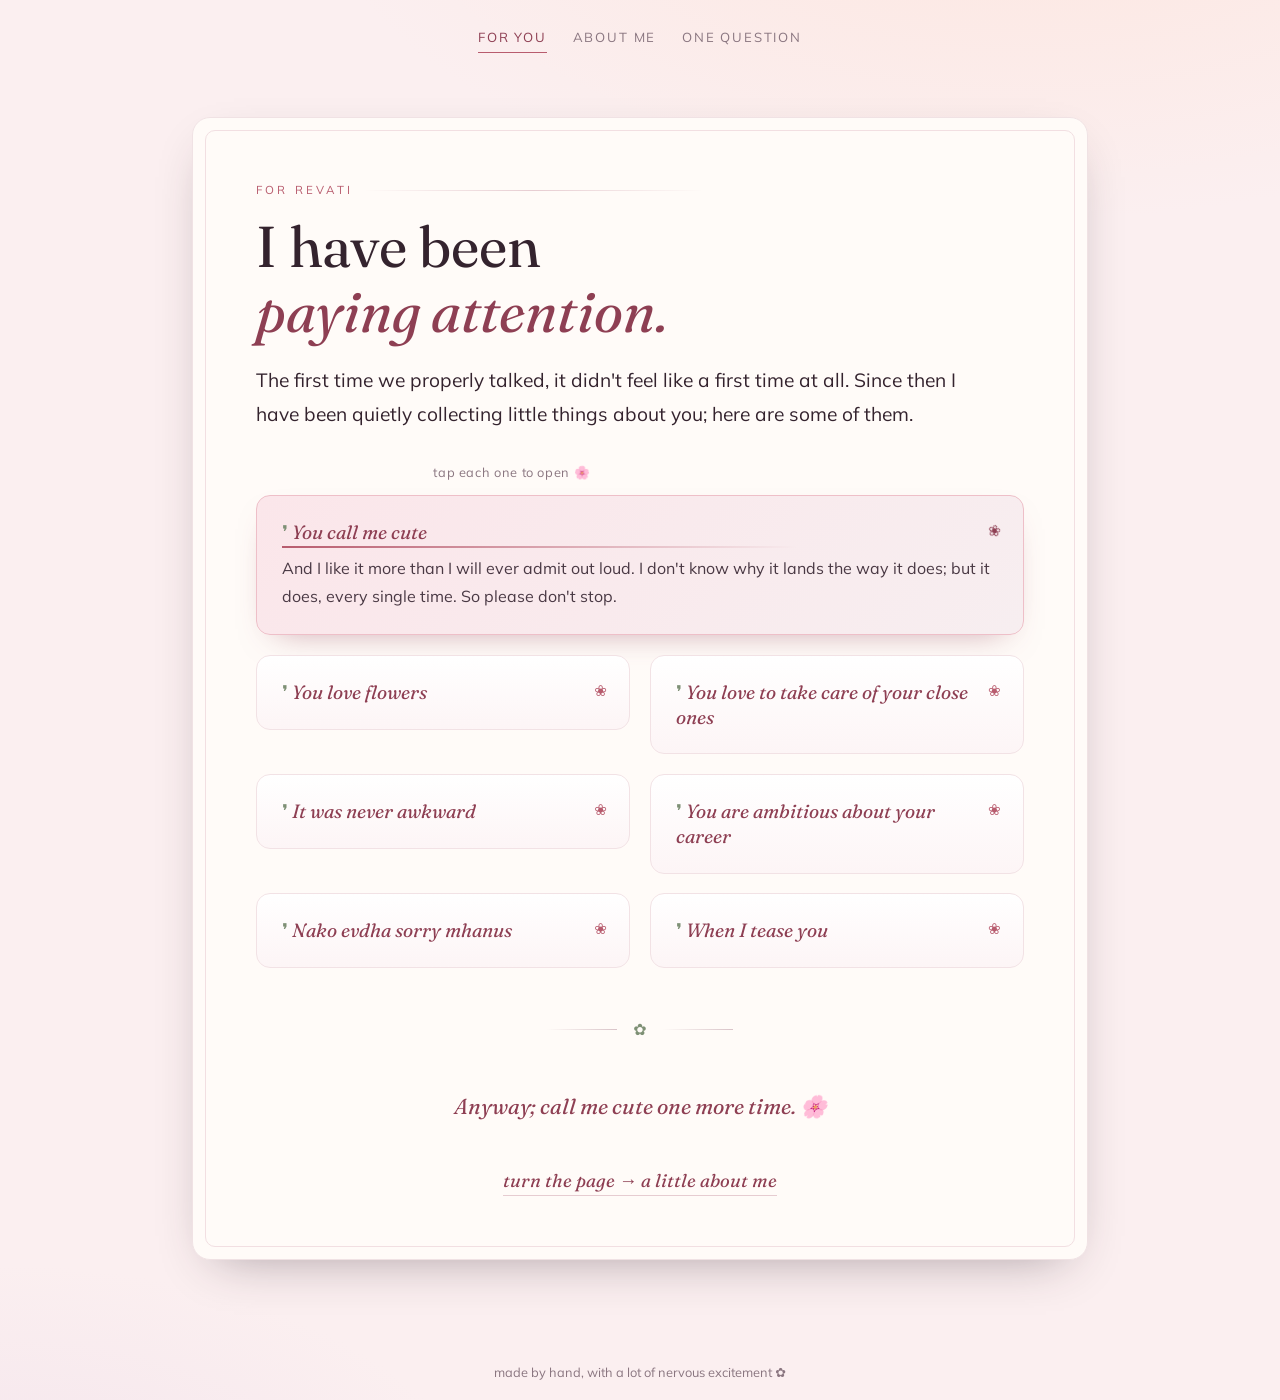
==== commit 5950467f: "removed content" ====
--- a/index.html
+++ b/index.html
@@ -33,7 +33,7 @@
       <!-- her name -->
       <p class="eyebrow left">for Revati</p>
 
-      <h1>I've been<br /><em>paying attention.</em></h1>
+      <h1>I have been<br /><em>paying attention.</em></h1>
 
       <p class="lead">
         The first time we properly talked, it didn't feel like a first time at all. Since then I have been
@@ -108,12 +108,6 @@
 
       <div class="divider"><span class="line"></span>&#10047;<span class="line"></span></div>
 
-      <p class="lead center">
-        You told me once that you want everything; <em>more, nothing less.</em><br />
-        Good. So do I. And the version of me you get is the same slightly-too-much one you
-        already like.
-      </p>
-
       <p class="signoff center">Anyway; call me cute one more time. &#127800;</p>
 
       <div class="next">
